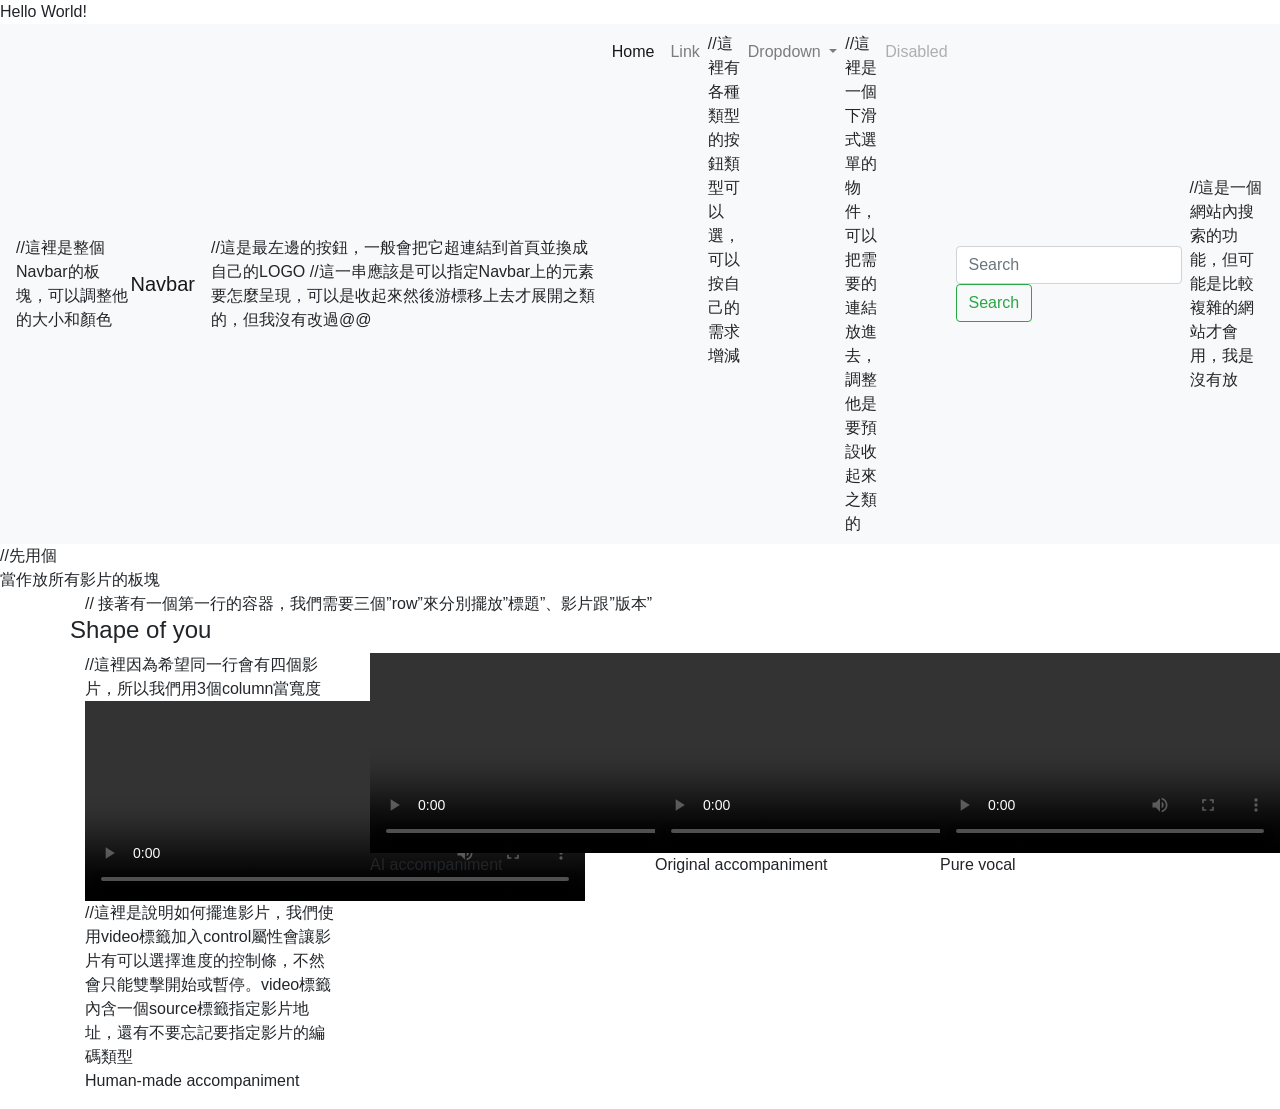
==== Index.html @ 20f87385 "Index改index" ====
<html>
<head>
    <link rel="stylesheet" href="https://cdn.jsdelivr.net/npm/bootstrap@4.6.2/dist/css/bootstrap.min.css" integrity="sha384-xOolHFLEh07PJGoPkLv1IbcEPTNtaed2xpHsD9ESMhqIYd0nLMwNLD69Npy4HI+N" crossorigin="anonymous">
    <link rel="stylesheet" href="css/style.css">
</head>
<body>
    Hello World!
    <nav class="navbar navbar-expand-lg navbar-light bg-light">
        //�o�̬O���Navbar���O���A�i�H�վ�L���j�p�M�C��
        <a class="navbar-brand" href="#">Navbar</a>
        //�o�O�̥��䪺���s�A�@��|�⥦�W�s���쭺���ô����ۤv��LOGO
        <button class="navbar-toggler" type="button" data-toggle="collapse" data-target="#navbarSupportedContent" aria-controls="navbarSupportedContent" aria-expanded="false" aria-label="Toggle navigation">
            <span class="navbar-toggler-icon"></span>
        </button>
        //�o�@�����ӬO�i�H���wNavbar�W�������n���e�{�A�i�H�O���_�ӵM���в��W�h�~�i�}�������A���ڨS����L@@
        <div class="collapse navbar-collapse" id="navbarSupportedContent">
            <ul class="navbar-nav mr-auto">
                <li class="nav-item active">
                    <a class="nav-link" href="#">Home <span class="sr-only">(current)</span></a>
                </li>
                <li class="nav-item">
                    <a class="nav-link" href="#">Link</a>
                </li>
                //�o�̦��U�����������s�����i�H��A�i�H���ۤv���ݨD�W��
                <li class="nav-item dropdown">
                    <a class="nav-link dropdown-toggle" href="#" id="navbarDropdown" role="button" data-toggle="dropdown" aria-haspopup="true" aria-expanded="false">
                        Dropdown
                    </a>
                    <div class="dropdown-menu" aria-labelledby="navbarDropdown">
                        <a class="dropdown-item" href="#">Action</a>
                        <a class="dropdown-item" href="#">Another action</a>
                        <div class="dropdown-divider"></div>
                        <a class="dropdown-item" href="#">Something else here</a>
                    </div>
                </li>
                //�o�̬O�@�ӤU�Ʀ���檺����A�i�H��ݭn���s����i�h�A�վ�L�O�n�w�]���_�Ӥ�����
                <li class="nav-item">
                    <a class="nav-link disabled" href="#" tabindex="-1" aria-disabled="true">Disabled</a>
                </li>
            </ul>
            <form class="form-inline my-2 my-lg-0">
                <input class="form-control mr-sm-2" type="search" placeholder="Search" aria-label="Search">
                <button class="btn btn-outline-success my-2 my-sm-0" type="submit">Search</button>
            </form>
            //�o�O�@�Ӻ������j�����\��A���i��O��������������~�|�ΡA�ڬO�S����
        </div>
    </nav>
    <div id="video_container">
        //���έ�<div>
            ���@��Ҧ��v�����O��
            <div class="container">
                // ���ۦ��@�ӲĤ@�檺�e���A�ڭ̻ݭn�T�ӡ�row���Ӥ��O�\�񡨼��D���B�v���򡨪�����
                <div class="row">
                    <h4>Shape of you</h4>
                </div>
                <div class="row">
                    <div class="col-md-3">
                        //�o�̦]���Ʊ�P�@��|���|�Ӽv���A�ҥH�ڭ̥�3��column���e��
                        <video width="500" height="200" controls>
                            <source src="videos/Shapeofyou1.mp4" type="video/mp4">
                        </video>
                        //�o�̬O�����p���\�i�v���A�ڭ̨ϥ�video���ҥ[�Jcontrol�ݩʷ|���v�����i�H��ܶi�ת�������A���M�|�u�������}�l�μȰ��Cvideo���Ҥ��t�@��source���ҫ��w�v���a�}�A�٦����n�ѰO�n���w�v�����s�X����
                        <p>Human-made accompaniment</p>
                    </div>
                    <div class="col-md-3">
                        <video width="500" height="200" controls>
                            <source src="videos/Shape of you 2.mp4" type="video/mp4">
                        </video>
                        <p>AI accompaniment</p>
                    </div>
                    <div class="col-md-3">
                        <video width="500" height="200" controls>
                            <source src="videos/Shape of you 3.mp4" type="video/mp4">
                        </video>
                        <p>Original accompaniment</p>
                    </div>
                    <div class="col-md-3">
                        <video width="500" height="200" controls>
                            <source src="videos/Shape of you 4.mp4" type="video/mp4">
                        </video>
                        <p>Pure vocal</p>
                    </div>
                </div>
            </div>
        </div>
</body>

</html>
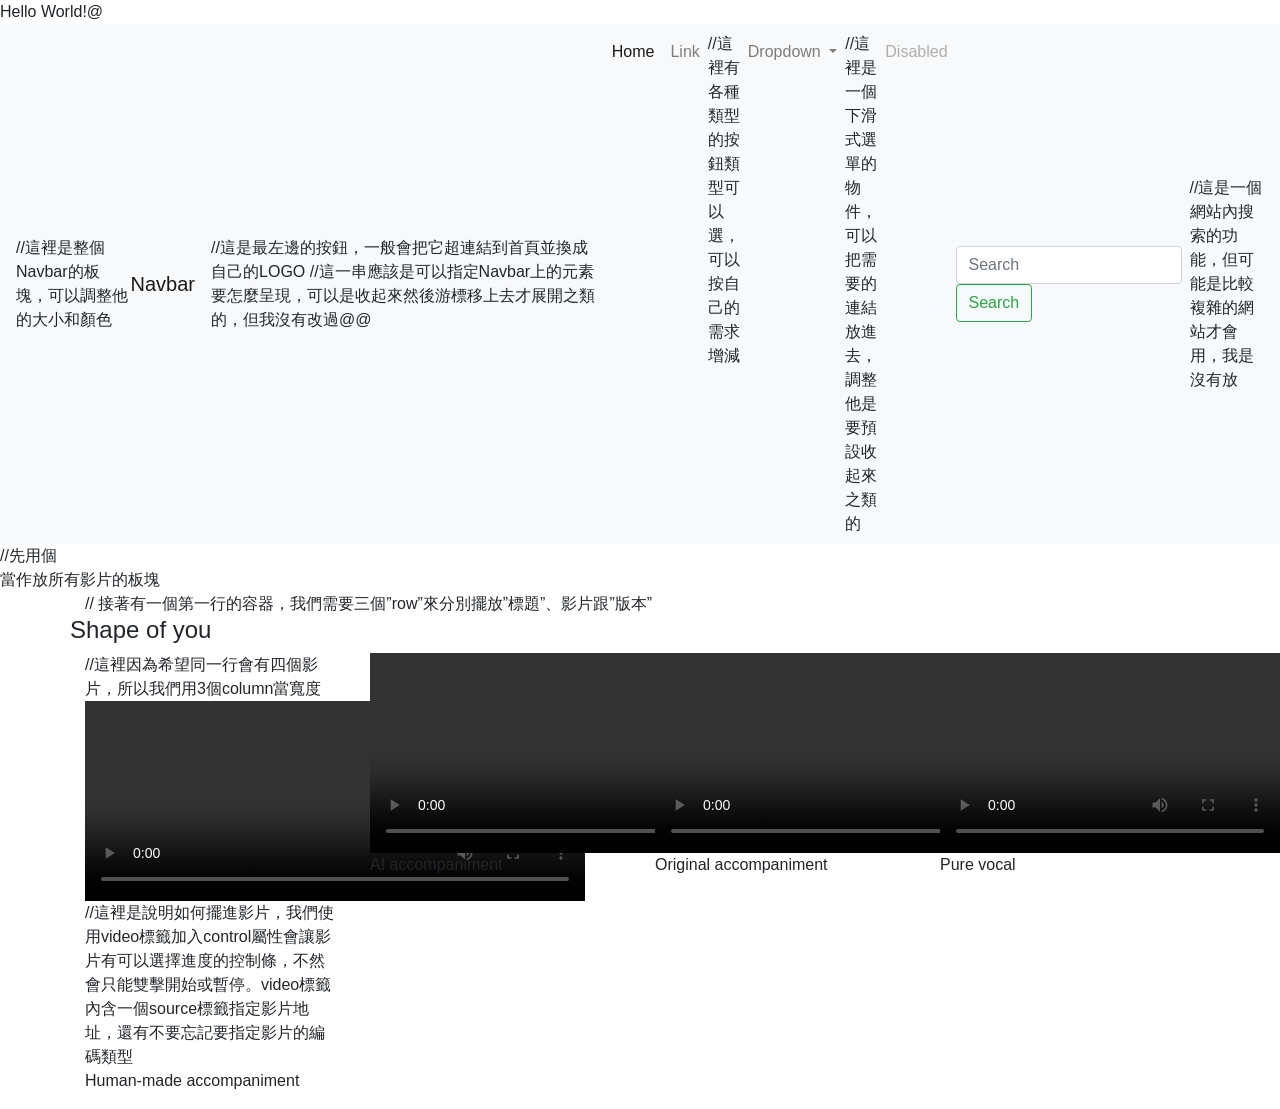
==== commit f5afa2e8: "再改名" ====
--- a/Index.html
+++ b/Index.html
@@ -4,7 +4,7 @@
     <link rel="stylesheet" href="css/style.css">
 </head>
 <body>
-    Hello World!
+    Hello World!@
     <nav class="navbar navbar-expand-lg navbar-light bg-light">
         //�o�̬O���Navbar���O���A�i�H�վ�L���j�p�M�C��
         <a class="navbar-brand" href="#">Navbar</a>
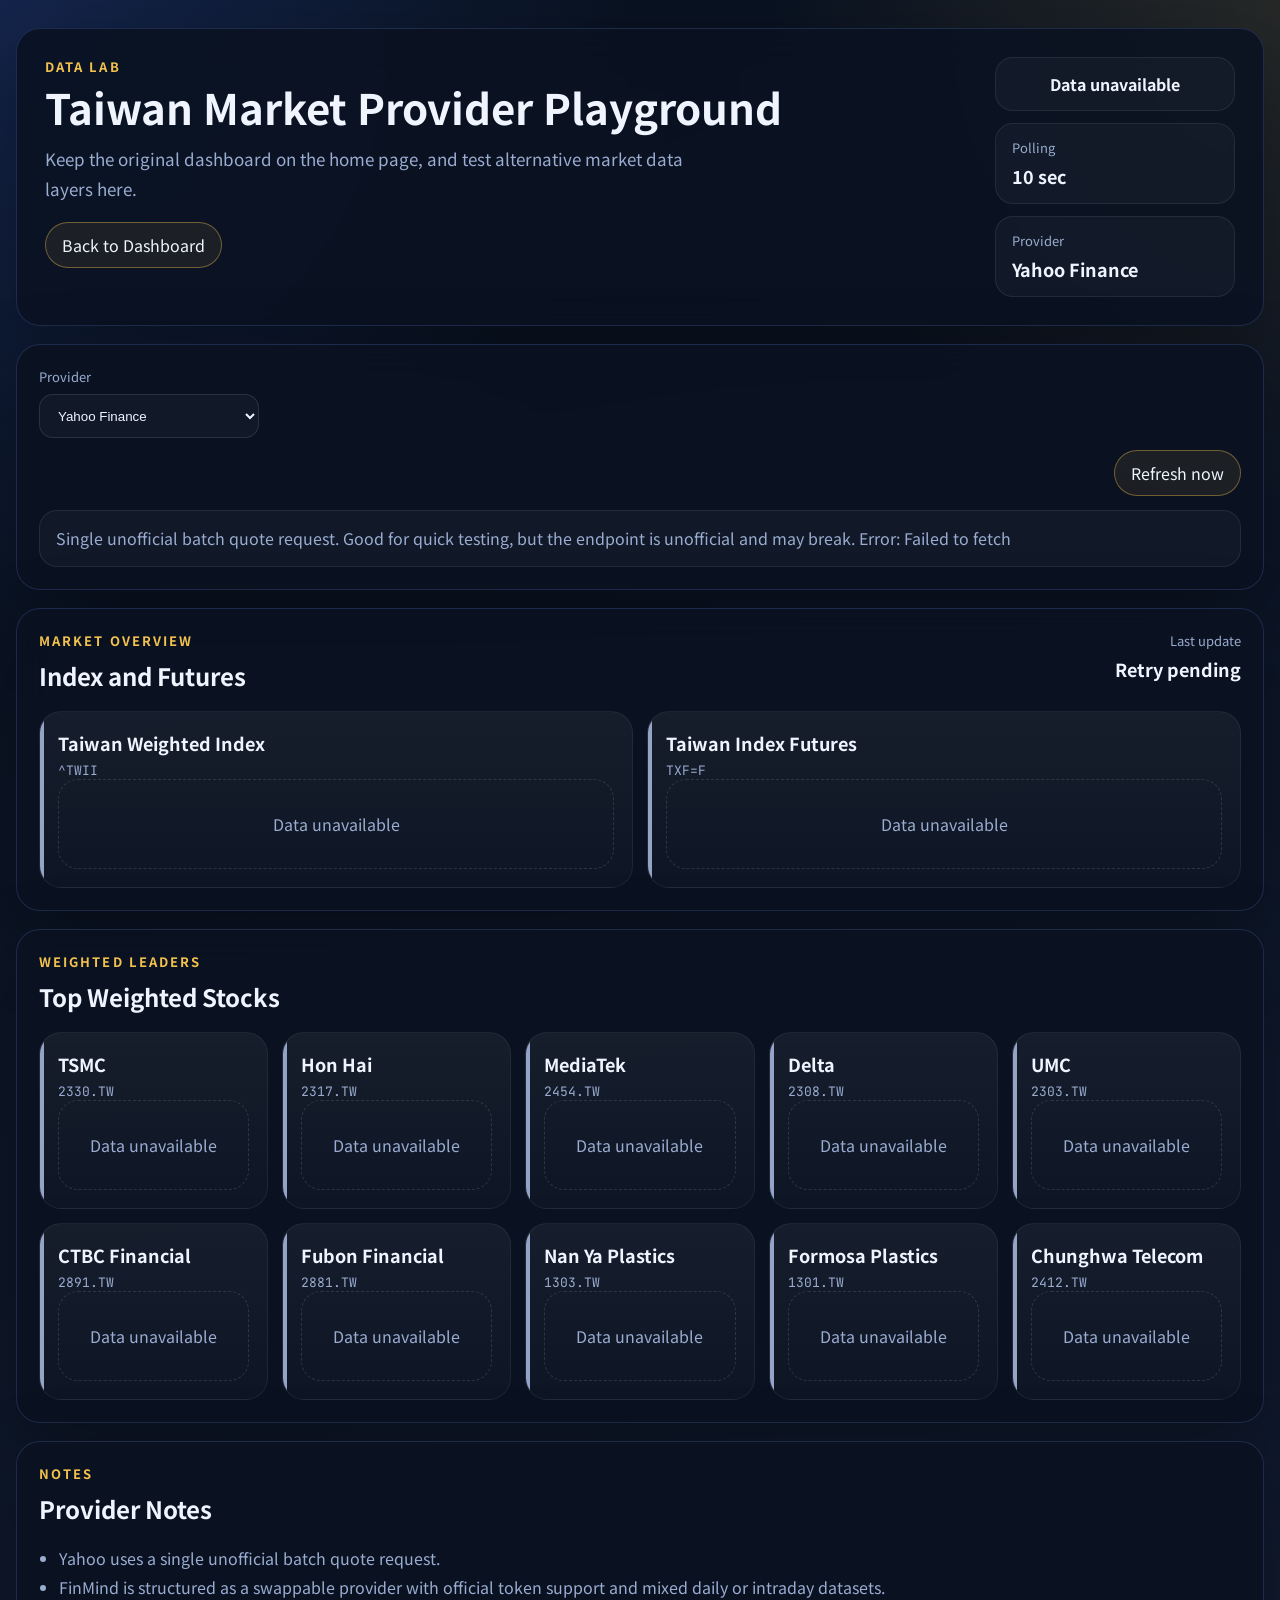
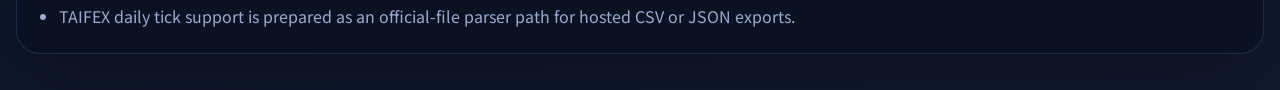
==== commit cb9f50f6: "更新主要架構" ====
--- a/Index.html
+++ b/Index.html
@@ -1,88 +1,106 @@
-<html>
+<!doctype html>
+<html lang="en">
 <head>
-    <link rel="stylesheet" href="https://cdn.jsdelivr.net/npm/bootstrap@4.6.2/dist/css/bootstrap.min.css" integrity="sha384-xOolHFLEh07PJGoPkLv1IbcEPTNtaed2xpHsD9ESMhqIYd0nLMwNLD69Npy4HI+N" crossorigin="anonymous">
-    <link rel="stylesheet" href="css/style.css">
+  <meta charset="utf-8">
+  <meta name="viewport" content="width=device-width, initial-scale=1">
+  <title>Market Data Lab</title>
+  <link rel="preconnect" href="https://fonts.googleapis.com">
+  <link rel="preconnect" href="https://fonts.gstatic.com" crossorigin>
+  <link href="https://fonts.googleapis.com/css2?family=JetBrains+Mono:wght@400;600;700&family=Noto+Sans+TC:wght@400;500;700&display=swap" rel="stylesheet">
+  <link rel="stylesheet" href="./style.css">
 </head>
 <body>
-    Hello World!@
-    <nav class="navbar navbar-expand-lg navbar-light bg-light">
-        //�o�̬O���Navbar���O���A�i�H�վ�L���j�p�M�C��
-        <a class="navbar-brand" href="#">Navbar</a>
-        //�o�O�̥��䪺���s�A�@��|�⥦�W�s���쭺���ô����ۤv��LOGO
-        <button class="navbar-toggler" type="button" data-toggle="collapse" data-target="#navbarSupportedContent" aria-controls="navbarSupportedContent" aria-expanded="false" aria-label="Toggle navigation">
-            <span class="navbar-toggler-icon"></span>
-        </button>
-        //�o�@�����ӬO�i�H���wNavbar�W�������n���e�{�A�i�H�O���_�ӵM���в��W�h�~�i�}�������A���ڨS����L@@
-        <div class="collapse navbar-collapse" id="navbarSupportedContent">
-            <ul class="navbar-nav mr-auto">
-                <li class="nav-item active">
-                    <a class="nav-link" href="#">Home <span class="sr-only">(current)</span></a>
-                </li>
-                <li class="nav-item">
-                    <a class="nav-link" href="#">Link</a>
-                </li>
-                //�o�̦��U�����������s�����i�H��A�i�H���ۤv���ݨD�W��
-                <li class="nav-item dropdown">
-                    <a class="nav-link dropdown-toggle" href="#" id="navbarDropdown" role="button" data-toggle="dropdown" aria-haspopup="true" aria-expanded="false">
-                        Dropdown
-                    </a>
-                    <div class="dropdown-menu" aria-labelledby="navbarDropdown">
-                        <a class="dropdown-item" href="#">Action</a>
-                        <a class="dropdown-item" href="#">Another action</a>
-                        <div class="dropdown-divider"></div>
-                        <a class="dropdown-item" href="#">Something else here</a>
-                    </div>
-                </li>
-                //�o�̬O�@�ӤU�Ʀ���檺����A�i�H��ݭn���s����i�h�A�վ�L�O�n�w�]���_�Ӥ�����
-                <li class="nav-item">
-                    <a class="nav-link disabled" href="#" tabindex="-1" aria-disabled="true">Disabled</a>
-                </li>
-            </ul>
-            <form class="form-inline my-2 my-lg-0">
-                <input class="form-control mr-sm-2" type="search" placeholder="Search" aria-label="Search">
-                <button class="btn btn-outline-success my-2 my-sm-0" type="submit">Search</button>
-            </form>
-            //�o�O�@�Ӻ������j�����\��A���i��O��������������~�|�ΡA�ڬO�S����
+  <div class="app-shell">
+    <header class="hero">
+      <div>
+        <p class="eyebrow">Data Lab</p>
+        <h1>Taiwan Market Provider Playground</h1>
+        <p class="hero__copy">
+          Keep the original dashboard on the home page, and test alternative market data layers here.
+        </p>
+        <div class="hero__actions">
+          <a class="back-link" href="./index_hide.html">Back to Dashboard</a>
         </div>
-    </nav>
-    <div id="video_container">
-        //���έ�<div>
-            ���@��Ҧ��v�����O��
-            <div class="container">
-                // ���ۦ��@�ӲĤ@�檺�e���A�ڭ̻ݭn�T�ӡ�row���Ӥ��O�\�񡨼��D���B�v���򡨪�����
-                <div class="row">
-                    <h4>Shape of you</h4>
-                </div>
-                <div class="row">
-                    <div class="col-md-3">
-                        //�o�̦]���Ʊ�P�@��|���|�Ӽv���A�ҥH�ڭ̥�3��column���e��
-                        <video width="500" height="200" controls>
-                            <source src="videos/Shapeofyou1.mp4" type="video/mp4">
-                        </video>
-                        //�o�̬O�����p���\�i�v���A�ڭ̨ϥ�video���ҥ[�Jcontrol�ݩʷ|���v�����i�H��ܶi�ת�������A���M�|�u�������}�l�μȰ��Cvideo���Ҥ��t�@��source���ҫ��w�v���a�}�A�٦����n�ѰO�n���w�v�����s�X����
-                        <p>Human-made accompaniment</p>
-                    </div>
-                    <div class="col-md-3">
-                        <video width="500" height="200" controls>
-                            <source src="videos/Shape of you 2.mp4" type="video/mp4">
-                        </video>
-                        <p>AI accompaniment</p>
-                    </div>
-                    <div class="col-md-3">
-                        <video width="500" height="200" controls>
-                            <source src="videos/Shape of you 3.mp4" type="video/mp4">
-                        </video>
-                        <p>Original accompaniment</p>
-                    </div>
-                    <div class="col-md-3">
-                        <video width="500" height="200" controls>
-                            <source src="videos/Shape of you 4.mp4" type="video/mp4">
-                        </video>
-                        <p>Pure vocal</p>
-                    </div>
-                </div>
-            </div>
+      </div>
+      <div class="hero__meta">
+        <div class="status-pill" id="status-pill">Booting</div>
+        <div class="status-stack">
+          <span>Polling</span>
+          <strong>10 sec</strong>
         </div>
+        <div class="status-stack">
+          <span>Provider</span>
+          <strong id="provider-name">Yahoo Finance</strong>
+        </div>
+      </div>
+    </header>
+
+    <section class="panel toolbar">
+      <div class="toolbar__row">
+        <label class="field">
+          <span>Provider</span>
+          <select id="provider-select">
+            <option value="yahoo">Yahoo Finance</option>
+            <option value="finmind">FinMind</option>
+            <option value="taifex">TAIFEX Daily Tick</option>
+          </select>
+        </label>
+        <label class="field field--wide is-hidden" id="finmind-token-field">
+          <span>FinMind Token</span>
+          <input id="finmind-token" type="password" placeholder="Bearer token for FinMind">
+        </label>
+        <label class="field field--wide is-hidden" id="taifex-url-field">
+          <span>TAIFEX Tick URL</span>
+          <input id="taifex-url" type="url" placeholder="CSV or JSON URL for a daily tick file">
+        </label>
+      </div>
+      <div class="toolbar__row toolbar__row--end">
+        <button class="refresh-button" id="refresh-button" type="button">Refresh now</button>
+      </div>
+      <div class="provider-note" id="provider-note"></div>
+    </section>
+
+    <main class="dashboard">
+      <section class="panel panel--spotlight">
+        <div class="panel__head">
+          <div>
+            <p class="panel__eyebrow">Market Overview</p>
+            <h2>Index and Futures</h2>
+          </div>
+          <div class="panel__timestamp">
+            <span>Last update</span>
+            <strong id="last-updated">--:--:--</strong>
+          </div>
+        </div>
+        <div class="quote-grid quote-grid--major" id="major-grid"></div>
+      </section>
+
+      <section class="panel">
+        <div class="panel__head">
+          <div>
+            <p class="panel__eyebrow">Weighted Leaders</p>
+            <h2>Top Weighted Stocks</h2>
+          </div>
+        </div>
+        <div class="quote-grid" id="stocks-grid"></div>
+      </section>
+    </main>
+
+    <section class="panel panel--notes">
+      <div class="panel__head">
+        <div>
+          <p class="panel__eyebrow">Notes</p>
+          <h2>Provider Notes</h2>
+        </div>
+      </div>
+      <ul class="notes-list">
+        <li>Yahoo uses a single unofficial batch quote request.</li>
+        <li>FinMind is structured as a swappable provider with official token support and mixed daily or intraday datasets.</li>
+        <li>TAIFEX daily tick support is prepared as an official-file parser path for hosted CSV or JSON exports.</li>
+      </ul>
+    </section>
+  </div>
+
+  <script type="module" src="./main.js"></script>
 </body>
-
-</html>+</html>
--- a/style.css
+++ b/style.css
@@ -0,0 +1,364 @@
+:root {
+  --bg: #08111f;
+  --bg2: #111b2f;
+  --panel: rgba(10, 18, 34, 0.9);
+  --panel-border: rgba(122, 154, 255, 0.18);
+  --text: #eff4ff;
+  --muted: #9aacd0;
+  --gold: #f2c14e;
+  --up: #ff5c7c;
+  --down: #28cf88;
+  --shadow: 0 28px 80px rgba(0, 0, 0, 0.32);
+}
+
+* {
+  box-sizing: border-box;
+}
+
+body {
+  margin: 0;
+  min-height: 100vh;
+  color: var(--text);
+  font-family: 'Noto Sans TC', sans-serif;
+  background:
+    radial-gradient(circle at top left, rgba(68, 115, 255, 0.2), transparent 30%),
+    radial-gradient(circle at top right, rgba(242, 193, 78, 0.12), transparent 24%),
+    linear-gradient(160deg, var(--bg) 0%, var(--bg2) 100%);
+}
+
+button,
+input {
+  font: inherit;
+}
+
+.app-shell {
+  width: min(1280px, calc(100vw - 32px));
+  margin: 0 auto;
+  padding: 28px 0 36px;
+}
+
+.hero,
+.panel {
+  border: 1px solid var(--panel-border);
+  border-radius: 24px;
+  background: var(--panel);
+  box-shadow: var(--shadow);
+  backdrop-filter: blur(18px);
+}
+
+.hero {
+  display: flex;
+  justify-content: space-between;
+  gap: 24px;
+  padding: 28px;
+}
+
+.eyebrow,
+.panel__eyebrow {
+  margin: 0 0 8px;
+  color: var(--gold);
+  letter-spacing: 0.16em;
+  text-transform: uppercase;
+  font-size: 13px;
+  font-weight: 700;
+}
+
+.hero h1,
+.panel h2 {
+  margin: 0;
+}
+
+.hero h1 {
+  font-size: clamp(30px, 4vw, 42px);
+  line-height: 1.1;
+}
+
+.hero__copy {
+  max-width: 680px;
+  margin: 14px 0 0;
+  color: var(--muted);
+  font-size: 17px;
+  line-height: 1.75;
+}
+
+.hero__meta {
+  min-width: 240px;
+  display: grid;
+  gap: 12px;
+  align-content: start;
+}
+
+.hero__actions {
+  display: flex;
+  gap: 12px;
+  margin-top: 18px;
+}
+
+.back-link {
+  display: inline-flex;
+  align-items: center;
+  border: 1px solid rgba(242, 193, 78, 0.4);
+  border-radius: 999px;
+  background: rgba(242, 193, 78, 0.08);
+  color: var(--text);
+  text-decoration: none;
+  padding: 10px 16px;
+  transition: transform 0.18s ease, border-color 0.18s ease, background 0.18s ease;
+}
+
+.back-link:hover {
+  transform: translateY(-1px);
+  border-color: rgba(242, 193, 78, 0.75);
+  background: rgba(242, 193, 78, 0.16);
+}
+
+.status-pill,
+.status-stack {
+  border-radius: 18px;
+  border: 1px solid rgba(255, 255, 255, 0.08);
+  background: rgba(255, 255, 255, 0.03);
+}
+
+.status-pill {
+  padding: 14px 16px;
+  font-weight: 700;
+  text-align: center;
+}
+
+.status-stack {
+  padding: 14px 16px;
+}
+
+.status-stack span,
+.panel__timestamp span {
+  display: block;
+  color: var(--muted);
+  font-size: 13px;
+}
+
+.status-stack strong,
+.panel__timestamp strong {
+  display: block;
+  margin-top: 6px;
+  font-size: 18px;
+}
+
+.dashboard {
+  display: grid;
+  gap: 18px;
+  margin-top: 18px;
+}
+
+.toolbar {
+  margin-top: 18px;
+}
+
+.toolbar__row {
+  display: flex;
+  flex-wrap: wrap;
+  gap: 12px;
+}
+
+.toolbar__row + .toolbar__row {
+  margin-top: 12px;
+}
+
+.toolbar__row--end {
+  justify-content: flex-end;
+}
+
+.field {
+  min-width: 220px;
+  display: grid;
+  gap: 8px;
+}
+
+.field--wide {
+  flex: 1 1 320px;
+}
+
+.field span {
+  color: var(--muted);
+  font-size: 13px;
+}
+
+.field select,
+.field input {
+  width: 100%;
+  min-height: 44px;
+  border: 1px solid rgba(255, 255, 255, 0.1);
+  border-radius: 14px;
+  background: rgba(255, 255, 255, 0.03);
+  color: var(--text);
+  padding: 10px 14px;
+}
+
+.is-hidden {
+  display: none;
+}
+
+.provider-note {
+  margin-top: 14px;
+  padding: 14px 16px;
+  border-radius: 18px;
+  border: 1px solid rgba(255, 255, 255, 0.08);
+  background: rgba(255, 255, 255, 0.03);
+  color: var(--muted);
+  line-height: 1.7;
+}
+
+.panel {
+  padding: 22px;
+}
+
+.panel__head {
+  display: flex;
+  justify-content: space-between;
+  align-items: flex-start;
+  gap: 16px;
+  margin-bottom: 18px;
+}
+
+.panel__timestamp {
+  text-align: right;
+}
+
+.quote-grid {
+  display: grid;
+  grid-template-columns: repeat(auto-fit, minmax(220px, 1fr));
+  gap: 14px;
+}
+
+.quote-grid--major {
+  grid-template-columns: repeat(auto-fit, minmax(280px, 1fr));
+}
+
+.quote-card {
+  position: relative;
+  overflow: hidden;
+  border-radius: 22px;
+  border: 1px solid rgba(255, 255, 255, 0.06);
+  background: linear-gradient(180deg, rgba(255, 255, 255, 0.05), rgba(255, 255, 255, 0.02));
+  padding: 18px;
+}
+
+.quote-card::before {
+  content: '';
+  position: absolute;
+  inset: 0 auto 0 0;
+  width: 4px;
+  background: var(--muted);
+  opacity: 0.95;
+}
+
+.quote-card.is-up::before {
+  background: var(--up);
+}
+
+.quote-card.is-down::before {
+  background: var(--down);
+}
+
+.quote-card.is-flat::before {
+  background: var(--gold);
+}
+
+.quote-card__name {
+  margin: 0;
+  font-size: 18px;
+  font-weight: 700;
+}
+
+.quote-card__symbol {
+  margin-top: 6px;
+  color: var(--muted);
+  font-size: 13px;
+  font-family: 'JetBrains Mono', monospace;
+}
+
+.quote-card__price {
+  margin-top: 18px;
+  font-size: clamp(28px, 4vw, 38px);
+  line-height: 1;
+  font-weight: 700;
+  font-family: 'JetBrains Mono', monospace;
+}
+
+.quote-card__change {
+  display: flex;
+  gap: 10px;
+  margin-top: 12px;
+  align-items: center;
+  font-family: 'JetBrains Mono', monospace;
+  font-size: 16px;
+}
+
+.quote-card__change.is-up {
+  color: var(--up);
+}
+
+.quote-card__change.is-down {
+  color: var(--down);
+}
+
+.quote-card__change.is-flat {
+  color: var(--gold);
+}
+
+.quote-card__empty {
+  padding: 32px 18px;
+  border-radius: 20px;
+  border: 1px dashed rgba(255, 255, 255, 0.12);
+  text-align: center;
+  color: var(--muted);
+}
+
+.refresh-button {
+  border: 1px solid rgba(242, 193, 78, 0.4);
+  border-radius: 999px;
+  background: rgba(242, 193, 78, 0.08);
+  color: var(--text);
+  padding: 10px 16px;
+  cursor: pointer;
+  transition: transform 0.18s ease, border-color 0.18s ease, background 0.18s ease;
+}
+
+.refresh-button:hover {
+  transform: translateY(-1px);
+  border-color: rgba(242, 193, 78, 0.75);
+  background: rgba(242, 193, 78, 0.16);
+}
+
+.refresh-button:disabled {
+  opacity: 0.55;
+  cursor: wait;
+  transform: none;
+}
+
+.panel--notes {
+  margin-top: 18px;
+}
+
+.notes-list {
+  margin: 0;
+  padding-left: 20px;
+  color: var(--muted);
+  line-height: 1.8;
+}
+
+@media (max-width: 860px) {
+  .app-shell {
+    width: min(100vw - 20px, 1280px);
+    padding-top: 16px;
+  }
+
+  .hero,
+  .panel__head {
+    grid-template-columns: 1fr;
+    flex-direction: column;
+  }
+
+  .panel__timestamp {
+    text-align: left;
+  }
+}
